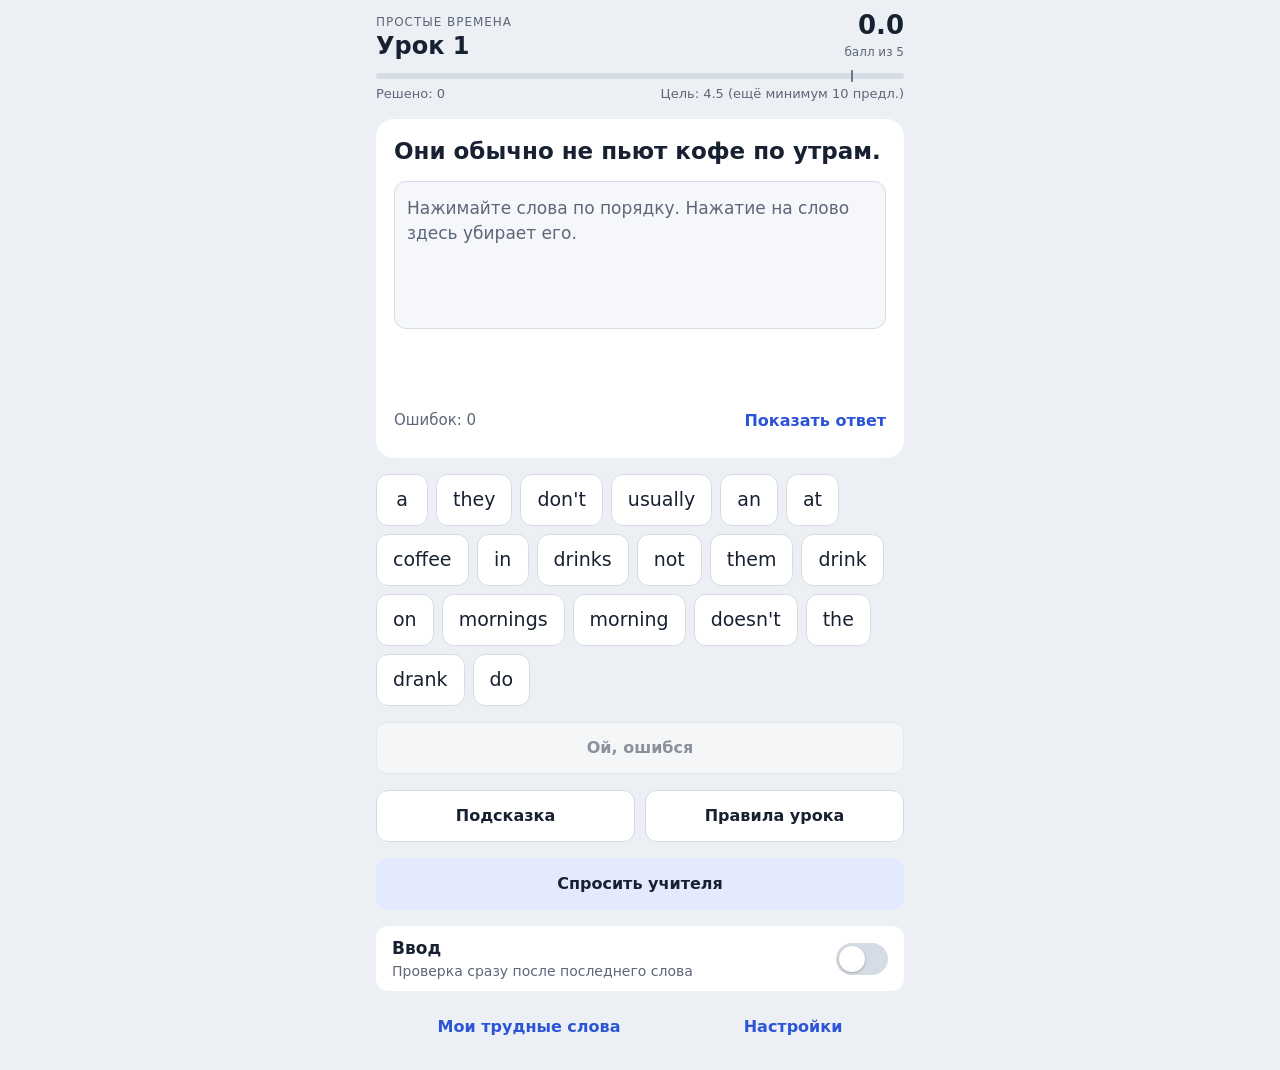
==== index.html @ 91d2b217 "Веб-версия для iPhone (папка web) То же приложение на HTML, CSS и JavaScript без сборки: упражнение," ====
<!doctype html>
<html lang="ru">
<head>
  <meta charset="utf-8">
  <meta name="viewport" content="width=device-width, initial-scale=1, viewport-fit=cover">
  <title>Полиглот</title>
  <meta name="description" content="Тренировка английских предложений: простые времена.">
  <meta name="theme-color" content="#ECEFF4">
  <!-- Для iPhone: открывать как отдельное приложение с экрана «Домой» -->
  <meta name="apple-mobile-web-app-capable" content="yes">
  <meta name="mobile-web-app-capable" content="yes">
  <meta name="apple-mobile-web-app-title" content="Полиглот">
  <meta name="apple-mobile-web-app-status-bar-style" content="default">
  <link rel="apple-touch-icon" href="icons/icon-180.png">
  <link rel="icon" href="icons/icon-192.png">
  <link rel="manifest" href="manifest.webmanifest">
  <link rel="stylesheet" href="style.css">
</head>
<body>
  <div id="app"><main class="page"><p class="muted">Загрузка…</p></main></div>
  <script type="module" src="js/app.js"></script>
</body>
</html>
---- style.css ----
/* Цвета как в прототипе lesson1.html: светлая тема, тёмная тема, тема «как в телефоне». */
:root {
  --bg: #ECEFF4; --surface: #FFFFFF; --surface2: #F5F7FA; --ink: #182132; --muted: #5D677A; --line: #D6DCE5;
  --accent: #2C55D6; --accent-ink: #FFFFFF; --accent-soft: #E3EAFD;
  --future: #7A4FD0; --present: #13866F; --past: #C2620E;
  --ok: #17834A; --ok-soft: #DDF3E6; --bad: #C8333A; --bad-soft: #FBE3E4; --mid: #C2620E;
  --font: -apple-system, BlinkMacSystemFont, "SF Pro Text", "Segoe UI", Roboto, system-ui, sans-serif;
  color-scheme: light;
}
@media (prefers-color-scheme: dark) {
  :root:not([data-theme="light"]) {
    --bg: #0F131B; --surface: #181E29; --surface2: #1E2532; --ink: #E7EBF2; --muted: #9AA4B6; --line: #2B3343;
    --accent: #7D9CFF; --accent-ink: #0F131B; --accent-soft: #232E4D;
    --future: #B497FF; --present: #4CCDB0; --past: #F2A15A;
    --ok: #55D18A; --ok-soft: #173527; --bad: #FF7A80; --bad-soft: #3A1C20; --mid: #F2A15A;
    color-scheme: dark;
  }
}
:root[data-theme="dark"] {
  --bg: #0F131B; --surface: #181E29; --surface2: #1E2532; --ink: #E7EBF2; --muted: #9AA4B6; --line: #2B3343;
  --accent: #7D9CFF; --accent-ink: #0F131B; --accent-soft: #232E4D;
  --future: #B497FF; --present: #4CCDB0; --past: #F2A15A;
  --ok: #55D18A; --ok-soft: #173527; --bad: #FF7A80; --bad-soft: #3A1C20; --mid: #F2A15A;
  color-scheme: dark;
}

* { box-sizing: border-box; }
html, body { margin: 0; background: var(--bg); color: var(--ink); }
body {
  font-family: var(--font); font-size: 17px; line-height: 1.45;
  -webkit-text-size-adjust: 100%; -webkit-tap-highlight-color: transparent;
}
button, input, textarea { font: inherit; color: inherit; }
button { cursor: pointer; touch-action: manipulation; }
button:focus-visible, input:focus-visible, textarea:focus-visible { outline: 2px solid var(--accent); outline-offset: 2px; }

.page {
  max-width: 560px; margin: 0 auto; display: flex; flex-direction: column; gap: 16px;
  padding: calc(env(safe-area-inset-top) + 12px) calc(env(safe-area-inset-right) + 16px)
           calc(env(safe-area-inset-bottom) + 24px) calc(env(safe-area-inset-left) + 16px);
}
.row { display: flex; gap: 10px; align-items: center; }
.grow { flex: 1; min-width: 0; }
.muted { color: var(--muted); }
.small { font-size: 14px; }

/* Шапка и балл */
.eyebrow { font-size: 12px; letter-spacing: .08em; text-transform: uppercase; color: var(--muted); }
h1 { font-size: 24px; margin: 0; line-height: 1.2; }
.score { text-align: right; }
.score b { display: block; font-size: 26px; line-height: 1; font-variant-numeric: tabular-nums; }
.score span { font-size: 12px; color: var(--muted); }
.meter { position: relative; height: 6px; border-radius: 3px; background: var(--line); }
.meter i { position: absolute; left: 0; top: 0; bottom: 0; border-radius: 3px; background: var(--accent); transition: width .4s; }
.meter .goal { position: absolute; top: -3px; bottom: -3px; left: 90%; width: 2px; background: var(--ink); opacity: .55; }
.meter-row { display: flex; justify-content: space-between; gap: 8px; font-size: 13px; color: var(--muted); margin-top: 6px; }
.meter-row .ok { color: var(--ok); }

/* Карточка задания */
.card { background: var(--surface); border-radius: 18px; padding: 18px; display: flex; flex-direction: column; gap: 14px; }
.ru { font-size: 23px; font-weight: 650; line-height: 1.3; margin: 0; }
.note { font-size: 15px; color: var(--muted); margin-top: -6px; }
.built {
  min-height: 148px; border-radius: 12px; background: var(--surface2); border: 1px solid var(--line);
  padding: 10px 12px; display: flex; flex-wrap: wrap; gap: 6px; align-content: flex-start;
}
.built.done { background: var(--ok-soft); border-color: var(--ok); }
.built .ph { color: var(--muted); padding: 4px 0; }
.chip {
  background: var(--surface); border: 1px solid var(--line); border-radius: 8px; padding: 3px 10px;
  font-size: 20px; line-height: 1.35;
}
.chip.wrong { background: var(--bad-soft); border-color: var(--bad); color: var(--bad); }
.caret { width: 3px; height: 30px; border-radius: 2px; background: var(--accent); align-self: center; }
.feedback { color: var(--bad); font-size: 15px; min-height: 2.9em; }
.errors { font-size: 15px; color: var(--muted); }
.errors.bad { color: var(--bad); }
.link { background: none; border: none; color: var(--accent); font-size: 16px; padding: 8px 0; font-weight: 550; }
.result-head { font-weight: 650; font-size: 17px; }
.result-head.ok { color: var(--ok); }
.result-head.mid { color: var(--mid); }
.pass { color: var(--ok); font-weight: 650; }
.shake { animation: shake .35s; }
@keyframes shake { 0%, 100% { transform: translateX(0); } 25% { transform: translateX(-8px); } 75% { transform: translateX(8px); } }

/* Кнопки слов: все одинаковые */
.tiles { display: flex; flex-wrap: wrap; gap: 8px; }
.tile {
  min-height: 52px; min-width: 52px; padding: 10px 16px; border-radius: 12px;
  background: var(--surface); border: 1px solid var(--line); font-size: 19px; font-weight: 500;
  transition: transform .06s;
}
.tile:active { transform: translateY(1px); }
.tile:disabled { opacity: .4; }

/* Обычные кнопки */
.btn {
  min-height: 52px; border-radius: 12px; border: 1px solid var(--line); background: var(--surface);
  font-size: 16px; font-weight: 550; padding: 10px 14px; flex: 1;
}
.btn:disabled { opacity: .45; }
.btn.primary { background: var(--accent); color: var(--accent-ink); border-color: var(--accent); }
.btn.soft { background: var(--accent-soft); border-color: transparent; }
.btn.danger { color: var(--bad); }
.links { display: flex; justify-content: space-around; }

/* Переключатель «Ввод» */
.switch-row { background: var(--surface); border-radius: 12px; padding: 10px 16px; display: flex; align-items: center; gap: 12px; }
.switch { position: relative; width: 52px; height: 32px; flex-shrink: 0; }
.switch input { opacity: 0; width: 0; height: 0; position: absolute; }
.switch span { position: absolute; inset: 0; border-radius: 16px; background: var(--line); transition: background .2s; }
.switch span::after {
  content: ""; position: absolute; top: 3px; left: 3px; width: 26px; height: 26px; border-radius: 50%;
  background: #fff; box-shadow: 0 1px 3px rgba(0, 0, 0, .25); transition: transform .2s;
}
.switch input:checked + span { background: var(--accent); }
.switch input:checked + span::after { transform: translateX(20px); }

/* Экраны со списком: правила, трудные слова, настройки */
.topbar { display: flex; align-items: center; gap: 8px; }
.topbar h1 { flex: 1; }
.panel { background: var(--surface); border-radius: 14px; padding: 14px; display: flex; flex-direction: column; gap: 10px; }
.toc a { display: block; padding: 11px 2px; color: var(--accent); text-decoration: none; font-weight: 550; border-top: 1px solid var(--line); }
.toc a:first-of-type { border-top: none; }
.theory h2 { font-size: 21px; margin: 18px 0 4px; scroll-margin-top: 12px; }
.theory h3 { font-size: 17px; margin: 8px 0 0; }
.theory p { margin: 0; }
.theory ul { margin: 0; padding-left: 20px; display: flex; flex-direction: column; gap: 5px; }
.theory .note-box { background: var(--accent-soft); border-radius: 12px; padding: 12px; }
.theory > * + * { margin-top: 10px; }
.m-accent { color: var(--bad); font-weight: 650; }
.m-muted { color: var(--muted); }
.m-good { color: var(--ok); font-weight: 650; }
.m-bad { color: var(--bad); text-decoration: line-through; }

.tt { width: 100%; border-collapse: separate; border-spacing: 0; background: var(--surface); border: 1px solid var(--line); border-radius: 12px; overflow: hidden; font-size: 15px; }
.tt th { font-size: 11px; letter-spacing: .05em; text-transform: uppercase; color: var(--muted); background: var(--surface2); text-align: left; padding: 8px; }
.tt td { padding: 7px 8px; vertical-align: top; border-top: 1px solid var(--line); width: 33.3%; }
.tt td.hl, .tt th.hl { background: var(--ok-soft); }
.tt .who { display: block; font-size: 12px; color: var(--muted); line-height: 1.25; margin-bottom: 2px; }
.tt .tense { font-size: 13px; font-weight: 650; border-left: 4px solid currentColor; padding-left: 8px; }

.hard-item { background: var(--surface); border-radius: 12px; padding: 10px 14px; display: flex; flex-direction: column; gap: 6px; }
.hard-item .bar { height: 4px; border-radius: 2px; background: var(--line); position: relative; overflow: hidden; }
.hard-item .bar i { position: absolute; left: 0; top: 0; bottom: 0; background: var(--bad); }

.field { display: flex; flex-direction: column; gap: 4px; }
.field label { font-size: 13px; color: var(--muted); }
.input {
  width: 100%; font-size: 16px; padding: 12px; border-radius: 10px; border: 1px solid var(--line);
  background: var(--surface2);
}
.radio { display: flex; align-items: center; gap: 10px; padding: 6px 0; font-size: 17px; }
.radio input { width: 20px; height: 20px; accent-color: var(--accent); }
.check-ok { color: var(--ok); font-weight: 600; }
.check-bad { color: var(--bad); font-weight: 600; white-space: pre-wrap; }

/* Учитель */
.chat { display: flex; flex-direction: column; gap: 10px; }
.msg { max-width: 88%; padding: 10px 14px; border-radius: 16px; white-space: pre-wrap; }
.msg.me { align-self: flex-end; background: var(--accent); color: var(--accent-ink); }
.msg.t { align-self: flex-start; background: var(--surface); border: 1px solid var(--line); }
.quick { display: flex; flex-wrap: wrap; gap: 8px; }
.quick button { border: 1px solid var(--line); background: var(--surface); border-radius: 999px; padding: 9px 14px; font-size: 15px; }
.ask { position: sticky; bottom: 0; background: var(--bg); padding: 10px 0 calc(env(safe-area-inset-bottom) + 6px); display: flex; gap: 8px; }
.ask textarea { flex: 1; resize: none; min-height: 48px; max-height: 120px; border-radius: 12px; border: 1px solid var(--line); background: var(--surface); padding: 12px; font-size: 16px; }
.ask .btn { flex: 0 0 auto; }

/* Шторка «Подсказка» */
.veil { position: fixed; inset: 0; background: rgba(10, 14, 22, .45); z-index: 20; }
.sheet {
  position: fixed; left: 0; right: 0; bottom: 0; z-index: 21; max-height: 88vh; overflow-y: auto;
  background: var(--bg); border-radius: 20px 20px 0 0; box-shadow: 0 -10px 40px rgba(0, 0, 0, .25);
  padding: 14px calc(env(safe-area-inset-right) + 16px) calc(env(safe-area-inset-bottom) + 24px) calc(env(safe-area-inset-left) + 16px);
}
.sheet .inner { max-width: 560px; margin: 0 auto; display: flex; flex-direction: column; gap: 12px; }

@media (prefers-reduced-motion: reduce) { * { animation: none !important; transition: none !important; } }
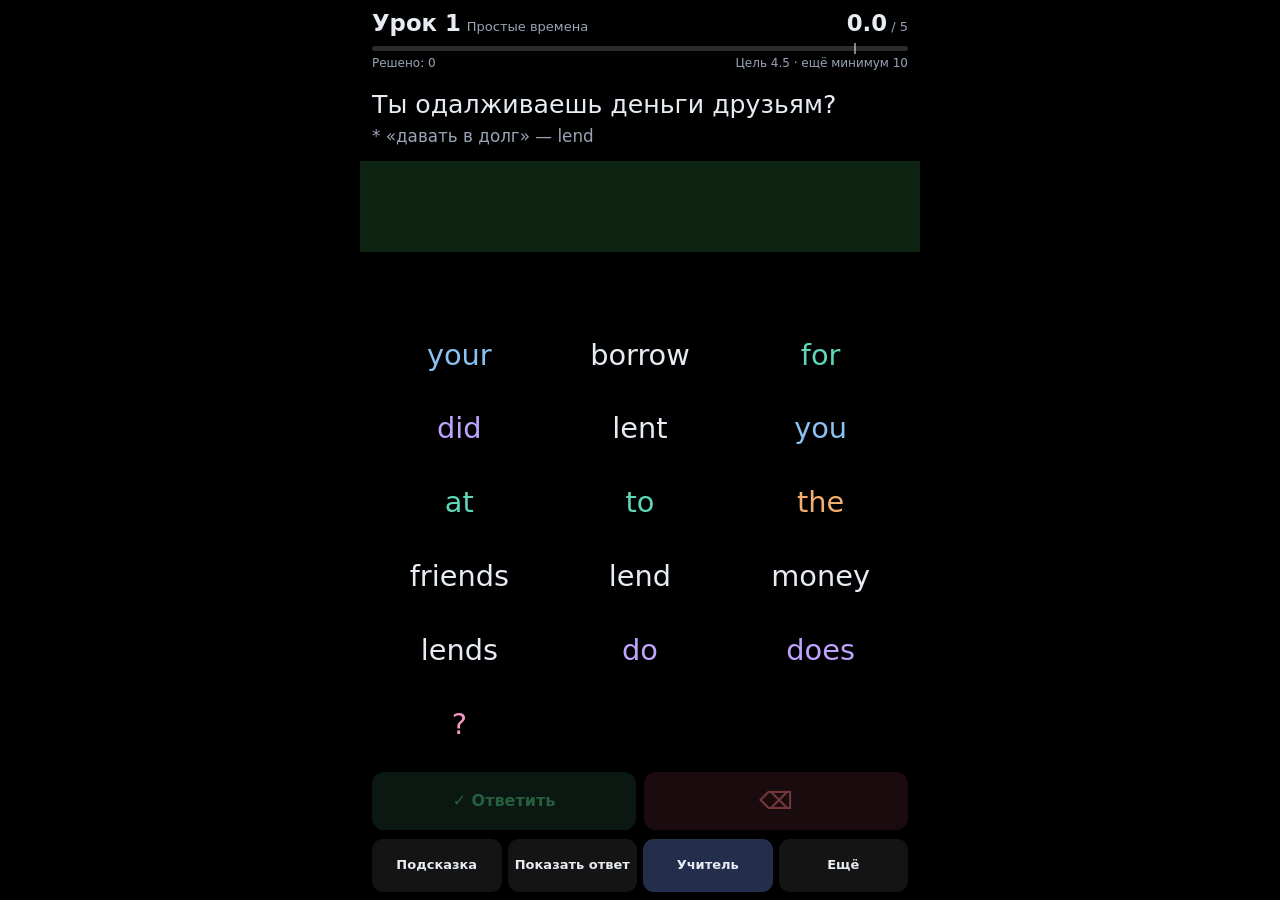
==== commit 509414cb: "Веб-версия: чисто чёрный фон Тёмная тема с фоном #000 стала основной (и включается один раз для всех" ====
--- a/index.html
+++ b/index.html
@@ -5,16 +5,18 @@
   <meta name="viewport" content="width=device-width, initial-scale=1, viewport-fit=cover">
   <title>Полиглот</title>
   <meta name="description" content="Тренировка английских предложений: простые времена.">
-  <meta name="theme-color" content="#ECEFF4">
+  <meta name="theme-color" content="#000000">
   <!-- Для iPhone: открывать как отдельное приложение с экрана «Домой» -->
   <meta name="apple-mobile-web-app-capable" content="yes">
   <meta name="mobile-web-app-capable" content="yes">
   <meta name="apple-mobile-web-app-title" content="Полиглот">
-  <meta name="apple-mobile-web-app-status-bar-style" content="default">
+  <meta name="apple-mobile-web-app-status-bar-style" content="black">
   <link rel="apple-touch-icon" href="icons/icon-180.png">
   <link rel="icon" href="icons/icon-192.png">
   <link rel="manifest" href="manifest.webmanifest">
   <link rel="stylesheet" href="style.css">
+  <!-- Чёрный фон сразу при запуске, ещё до загрузки приложения -->
+  <script>try { const s = JSON.parse(localStorage.getItem("polyglot.settings.v1") || "{}"); if (s.theme !== "light" && s.theme !== "system") document.documentElement.dataset.theme = "dark"; } catch {}</script>
 </head>
 <body>
   <div id="app"><main class="page"><p class="muted">Загрузка…</p></main></div>
--- a/style.css
+++ b/style.css
@@ -4,108 +4,185 @@
   --accent: #2C55D6; --accent-ink: #FFFFFF; --accent-soft: #E3EAFD;
   --future: #7A4FD0; --present: #13866F; --past: #C2620E;
   --ok: #17834A; --ok-soft: #DDF3E6; --bad: #C8333A; --bad-soft: #FBE3E4; --mid: #C2620E;
+  /* Цвета групп слов: вспомогательные, местоимения, артикли, предлоги, вопросительные */
+  --c-aux: #6A3FC4; --c-aux-bg: #F1ECFB; --c-pron: #1F67A8; --c-pron-bg: #E6F0FA;
+  --c-art: #A65300; --c-art-bg: #FCEFE0; --c-prep: #0F7A63; --c-prep-bg: #E2F4EF;
+  --c-q: #AD2D66; --c-q-bg: #FBE6EF;
+  --band: #E3F0E6; /* полоса строки ответа */
   --font: -apple-system, BlinkMacSystemFont, "SF Pro Text", "Segoe UI", Roboto, system-ui, sans-serif;
   color-scheme: light;
 }
 @media (prefers-color-scheme: dark) {
   :root:not([data-theme="light"]) {
-    --bg: #0F131B; --surface: #181E29; --surface2: #1E2532; --ink: #E7EBF2; --muted: #9AA4B6; --line: #2B3343;
+    --bg: #000000; --surface: #141414; --surface2: #1C1C1C; --ink: #E7EBF2; --muted: #9AA4B6; --line: #2C2C2C;
     --accent: #7D9CFF; --accent-ink: #0F131B; --accent-soft: #232E4D;
     --future: #B497FF; --present: #4CCDB0; --past: #F2A15A;
     --ok: #55D18A; --ok-soft: #173527; --bad: #FF7A80; --bad-soft: #3A1C20; --mid: #F2A15A;
+    --c-aux: #BFA4FF; --c-aux-bg: #2A2342; --c-pron: #8CC2F2; --c-pron-bg: #1C2A3B;
+    --c-art: #F5AE6B; --c-art-bg: #3A2A1A; --c-prep: #5FD6BA; --c-prep-bg: #163631;
+    --c-q: #F59AC2; --c-q-bg: #3A1F2C;
+    --band: #0E2413;
     color-scheme: dark;
   }
 }
 :root[data-theme="dark"] {
-  --bg: #0F131B; --surface: #181E29; --surface2: #1E2532; --ink: #E7EBF2; --muted: #9AA4B6; --line: #2B3343;
+  --bg: #000000; --surface: #141414; --surface2: #1C1C1C; --ink: #E7EBF2; --muted: #9AA4B6; --line: #2C2C2C;
   --accent: #7D9CFF; --accent-ink: #0F131B; --accent-soft: #232E4D;
   --future: #B497FF; --present: #4CCDB0; --past: #F2A15A;
   --ok: #55D18A; --ok-soft: #173527; --bad: #FF7A80; --bad-soft: #3A1C20; --mid: #F2A15A;
+  --c-aux: #BFA4FF; --c-aux-bg: #2A2342; --c-pron: #8CC2F2; --c-pron-bg: #1C2A3B;
+  --c-art: #F5AE6B; --c-art-bg: #3A2A1A; --c-prep: #5FD6BA; --c-prep-bg: #163631;
+  --c-q: #F59AC2; --c-q-bg: #3A1F2C;
+  --band: #0E2413;
   color-scheme: dark;
 }
 
 * { box-sizing: border-box; }
-html, body { margin: 0; background: var(--bg); color: var(--ink); }
+/* Страница целиком никогда не прокручивается и не «пружинит»: всё помещается в экран. */
+html, body {
+  margin: 0; height: 100%; overflow: hidden; overscroll-behavior: none;
+  background: var(--bg); color: var(--ink);
+}
 body {
-  font-family: var(--font); font-size: 17px; line-height: 1.45;
+  position: fixed; inset: 0;
+  font-family: var(--font); font-size: 17px; line-height: 1.4;
   -webkit-text-size-adjust: 100%; -webkit-tap-highlight-color: transparent;
-}
+  -webkit-user-select: none; user-select: none;
+}
+input, textarea { -webkit-user-select: text; user-select: text; }
+#app { height: 100%; }
 button, input, textarea { font: inherit; color: inherit; }
 button { cursor: pointer; touch-action: manipulation; }
 button:focus-visible, input:focus-visible, textarea:focus-visible { outline: 2px solid var(--accent); outline-offset: 2px; }
 
-.page {
-  max-width: 560px; margin: 0 auto; display: flex; flex-direction: column; gap: 16px;
-  padding: calc(env(safe-area-inset-top) + 12px) calc(env(safe-area-inset-right) + 16px)
-           calc(env(safe-area-inset-bottom) + 24px) calc(env(safe-area-inset-left) + 16px);
-}
-.row { display: flex; gap: 10px; align-items: center; }
+/* Экран: ровно высота окна. --k — масштаб, подгоняется так, чтобы всё влезло. */
+.screen {
+  --k: 1;
+  height: 100%; max-width: 560px; margin: 0 auto; display: flex; flex-direction: column;
+  gap: calc(10px * var(--k));
+  padding: calc(env(safe-area-inset-top) + 8px) calc(env(safe-area-inset-right) + 12px)
+           calc(env(safe-area-inset-bottom) + 8px) calc(env(safe-area-inset-left) + 12px);
+}
+/* Длинные экраны (правила, настройки…) прокручиваются только внутри своей области. */
+.scroll { flex: 1; min-height: 0; overflow-y: auto; overscroll-behavior: contain; -webkit-overflow-scrolling: touch;
+  display: flex; flex-direction: column; gap: 12px; padding-bottom: 12px; }
+.row { display: flex; gap: 8px; align-items: center; }
 .grow { flex: 1; min-width: 0; }
 .muted { color: var(--muted); }
 .small { font-size: 14px; }
 
 /* Шапка и балл */
 .eyebrow { font-size: 12px; letter-spacing: .08em; text-transform: uppercase; color: var(--muted); }
-h1 { font-size: 24px; margin: 0; line-height: 1.2; }
-.score { text-align: right; }
-.score b { display: block; font-size: 26px; line-height: 1; font-variant-numeric: tabular-nums; }
-.score span { font-size: 12px; color: var(--muted); }
-.meter { position: relative; height: 6px; border-radius: 3px; background: var(--line); }
+h1 { font-size: 22px; margin: 0; line-height: 1.2; }
+.head { flex: none; }
+.head .title { font-weight: 700; font-size: calc(19px * var(--k)); }
+.head .title span { font-weight: 500; font-size: 13px; color: var(--muted); margin-left: 6px; }
+.head .score { font-weight: 700; font-size: calc(19px * var(--k)); font-variant-numeric: tabular-nums; }
+.head .score span { font-weight: 500; font-size: 13px; color: var(--muted); }
+.meter { position: relative; height: 5px; border-radius: 3px; background: var(--line); margin-top: 6px; }
 .meter i { position: absolute; left: 0; top: 0; bottom: 0; border-radius: 3px; background: var(--accent); transition: width .4s; }
 .meter .goal { position: absolute; top: -3px; bottom: -3px; left: 90%; width: 2px; background: var(--ink); opacity: .55; }
-.meter-row { display: flex; justify-content: space-between; gap: 8px; font-size: 13px; color: var(--muted); margin-top: 6px; }
+.meter-row { display: flex; justify-content: space-between; gap: 8px; font-size: 12px; color: var(--muted); margin-top: 4px; }
 .meter-row .ok { color: var(--ok); }
 
-/* Карточка задания */
-.card { background: var(--surface); border-radius: 18px; padding: 18px; display: flex; flex-direction: column; gap: 14px; }
-.ru { font-size: 23px; font-weight: 650; line-height: 1.3; margin: 0; }
-.note { font-size: 15px; color: var(--muted); margin-top: -6px; }
+/* Задание: русское предложение просто текстом, под ним — полоса ответа на всю ширину экрана. */
+.card { flex: none; display: flex; flex-direction: column; gap: calc(10px * var(--k)); padding-top: calc(4px * var(--k)); }
+.ru { font-size: calc(21px * var(--k)); font-weight: 500; line-height: 1.3; margin: 0; }
+.note { font-size: calc(14px * var(--k)); color: var(--muted); margin-top: 4px; }
 .built {
-  min-height: 148px; border-radius: 12px; background: var(--surface2); border: 1px solid var(--line);
-  padding: 10px 12px; display: flex; flex-wrap: wrap; gap: 6px; align-content: flex-start;
-}
-.built.done { background: var(--ok-soft); border-color: var(--ok); }
-.built .ph { color: var(--muted); padding: 4px 0; }
-.chip {
-  background: var(--surface); border: 1px solid var(--line); border-radius: 8px; padding: 3px 10px;
-  font-size: 20px; line-height: 1.35;
-}
-.chip.wrong { background: var(--bad-soft); border-color: var(--bad); color: var(--bad); }
-.caret { width: 3px; height: 30px; border-radius: 2px; background: var(--accent); align-self: center; }
-.feedback { color: var(--bad); font-size: 15px; min-height: 2.9em; }
-.errors { font-size: 15px; color: var(--muted); }
-.errors.bad { color: var(--bad); }
-.link { background: none; border: none; color: var(--accent); font-size: 16px; padding: 8px 0; font-weight: 550; }
-.result-head { font-weight: 650; font-size: 17px; }
+  /* Выходит за поля экрана, чтобы полоса была от края до края. */
+  margin: 0 calc(-12px - env(safe-area-inset-right)) 0 calc(-12px - env(safe-area-inset-left));
+  padding: calc(10px * var(--k)) calc(16px + env(safe-area-inset-right)) calc(10px * var(--k)) calc(16px + env(safe-area-inset-left));
+  min-height: calc(76px * var(--k)); background: var(--band);
+  display: flex; flex-wrap: wrap; column-gap: calc(7px * var(--k)); row-gap: 2px; align-content: center;
+}
+.result-head.bad { color: var(--bad); }
+.attempt { font-size: calc(15px * var(--k)); color: var(--muted); }
+.attempt s { color: var(--bad); }
+.built .ph { color: var(--muted); font-size: calc(15px * var(--k)); padding: 2px 0; }
+.chip { font-size: calc(22px * var(--k)); line-height: 1.35; font-weight: 500; }
+.chip.wrong { color: var(--bad); text-decoration: underline wavy var(--bad); text-underline-offset: 4px; }
+/* Собрано верно — слова зелёные; показан правильный ответ после ошибки — оранжевые. */
+.built.done .chip { color: var(--ok); }
+.built.fixed .chip { color: var(--mid); }
+.built.erasable { cursor: pointer; }
+.caret { width: 3px; height: calc(28px * var(--k)); border-radius: 2px; background: var(--accent); align-self: center; }
+/* Строка состояния: всегда одной высоты, чтобы кнопки слов не прыгали. */
+.status { display: flex; align-items: center; min-height: calc(36px * var(--k)); font-size: calc(14px * var(--k)); }
+.status .msg-bad { color: var(--bad); flex: 1; line-height: 1.25; }
+.link { background: none; border: none; color: var(--accent); font-size: 16px; padding: 8px 0; font-weight: 600; white-space: nowrap; }
+.result-head { font-weight: 650; font-size: calc(17px * var(--k)); }
 .result-head.ok { color: var(--ok); }
 .result-head.mid { color: var(--mid); }
 .pass { color: var(--ok); font-weight: 650; }
 .shake { animation: shake .35s; }
 @keyframes shake { 0%, 100% { transform: translateX(0); } 25% { transform: translateX(-8px); } 75% { transform: translateX(8px); } }
 
-/* Кнопки слов: все одинаковые */
-.tiles { display: flex; flex-wrap: wrap; gap: 8px; }
+/* Кнопки слов: все одинаковые; область занимает оставшееся место */
+/* Слова для выбора — ровная сетка в 2–3 колонки на всё оставшееся место, крупный текст без рамок. */
+.tiles {
+  flex: 1; min-height: 0; overflow: hidden;
+  display: grid; grid-template-columns: repeat(var(--cols, 2), minmax(0, 1fr)); grid-auto-rows: minmax(0, 1fr);
+  column-gap: 6px; row-gap: calc(2px * var(--k));
+}
+.tiles .tile {
+  min-width: 0; min-height: calc(42px * var(--k)); padding: 2px 4px; border: none; border-radius: 12px;
+  background: none; box-shadow: none; font-size: calc(24px * var(--k)); font-weight: 400; white-space: nowrap;
+}
+.tiles .tile:active { background: var(--surface2); transform: none; }
+.tiles .tile[class*="cat-"] { background: none; }
 .tile {
-  min-height: 52px; min-width: 52px; padding: 10px 16px; border-radius: 12px;
-  background: var(--surface); border: 1px solid var(--line); font-size: 19px; font-weight: 500;
+  min-height: calc(46px * var(--k)); min-width: calc(44px * var(--k));
+  padding: calc(7px * var(--k)) calc(13px * var(--k)); border-radius: 11px;
+  background: var(--surface); border: 1px solid var(--line); font-size: calc(18px * var(--k)); font-weight: 500;
   transition: transform .06s;
 }
 .tile:active { transform: translateY(1px); }
-.tile:disabled { opacity: .4; }
+/* Использованное слово «ушло» в строку ответа: на его месте едва заметная пунктирная ячейка,
+   чтобы ряды оставались ровными и остальные кнопки не сдвигались. */
+.tiles .tile.used { color: transparent; background: none; pointer-events: none; }
+/* Скромные цвета: зелёный — проверить ответ, красный — стереть слово. */
+.btn.answer { background: var(--ok-soft); color: var(--ok); border-color: transparent; }
+.btn.erase { background: var(--bad-soft); color: var(--bad); border-color: transparent; font-size: 24px; line-height: 1; }
+
+/* Лёгкий цвет групп слов — на кнопках, в строке ответа и в легенде подсказки. */
+.cat-aux { color: var(--c-aux); background: var(--c-aux-bg); }
+.cat-pron { color: var(--c-pron); background: var(--c-pron-bg); }
+.cat-art { color: var(--c-art); background: var(--c-art-bg); }
+.cat-prep { color: var(--c-prep); background: var(--c-prep-bg); }
+.cat-q { color: var(--c-q); background: var(--c-q-bg); }
+.tile[class*="cat-"], .chip[class*="cat-"] { border-color: transparent; }
+.chip.wrong { background: var(--bad-soft); border-color: var(--bad); color: var(--bad); }
+.legend { display: flex; flex-wrap: wrap; gap: 6px; }
+.legend span { border-radius: 8px; padding: 3px 9px; font-size: 14px; }
+/* Когда ответ собран: результат и кнопки «Озвучить» / «Дальше» вместо кнопок слов */
+.done-panel { flex: 1; min-height: 0; display: flex; flex-direction: column; gap: 10px; overflow: hidden; }
+.done-panel .others { font-size: calc(14px * var(--k)); color: var(--muted); }
 
 /* Обычные кнопки */
 .btn {
-  min-height: 52px; border-radius: 12px; border: 1px solid var(--line); background: var(--surface);
-  font-size: 16px; font-weight: 550; padding: 10px 14px; flex: 1;
+  min-height: calc(48px * var(--k)); border-radius: 12px; border: 1px solid var(--line); background: var(--surface);
+  font-size: 16px; font-weight: 600; padding: 8px 12px; flex: 1;
 }
 .btn:disabled { opacity: .45; }
 .btn.primary { background: var(--accent); color: var(--accent-ink); border-color: var(--accent); }
 .btn.soft { background: var(--accent-soft); border-color: transparent; }
 .btn.danger { color: var(--bad); }
-.links { display: flex; justify-content: space-around; }
+.btn.big { min-height: 56px; font-size: 18px; }
+.screen > .btn { flex: none; }
+
+/* Нижняя панель: главные действия и разделы */
+.bar { flex: none; display: flex; flex-direction: column; gap: calc(8px * var(--k)); }
+.tabs { display: flex; gap: 6px; }
+.tabs button {
+  flex: 1; min-height: calc(44px * var(--k)); border-radius: 11px; border: none; background: var(--surface);
+  font-size: 13px; font-weight: 600; color: var(--ink); padding: 4px 2px; line-height: 1.15;
+}
+.tabs button.accent { background: var(--accent-soft); }
+.tabs button:disabled { opacity: .45; }
 
 /* Переключатель «Ввод» */
-.switch-row { background: var(--surface); border-radius: 12px; padding: 10px 16px; display: flex; align-items: center; gap: 12px; }
+.switch-row { background: var(--surface); border-radius: 12px; padding: 10px 14px; display: flex; align-items: center; gap: 12px; }
 .switch { position: relative; width: 52px; height: 32px; flex-shrink: 0; }
 .switch input { opacity: 0; width: 0; height: 0; position: absolute; }
 .switch span { position: absolute; inset: 0; border-radius: 16px; background: var(--line); transition: background .2s; }
@@ -117,12 +194,13 @@
 .switch input:checked + span::after { transform: translateX(20px); }
 
 /* Экраны со списком: правила, трудные слова, настройки */
-.topbar { display: flex; align-items: center; gap: 8px; }
+.topbar { flex: none; display: flex; align-items: center; gap: 8px; }
 .topbar h1 { flex: 1; }
 .panel { background: var(--surface); border-radius: 14px; padding: 14px; display: flex; flex-direction: column; gap: 10px; }
 .toc a { display: block; padding: 11px 2px; color: var(--accent); text-decoration: none; font-weight: 550; border-top: 1px solid var(--line); }
 .toc a:first-of-type { border-top: none; }
-.theory h2 { font-size: 21px; margin: 18px 0 4px; scroll-margin-top: 12px; }
+.theory { -webkit-user-select: text; user-select: text; }
+.theory h2 { font-size: 21px; margin: 18px 0 4px; scroll-margin-top: 8px; }
 .theory h3 { font-size: 17px; margin: 8px 0 0; }
 .theory p { margin: 0; }
 .theory ul { margin: 0; padding-left: 20px; display: flex; flex-direction: column; gap: 5px; }
@@ -140,9 +218,9 @@
 .tt .who { display: block; font-size: 12px; color: var(--muted); line-height: 1.25; margin-bottom: 2px; }
 .tt .tense { font-size: 13px; font-weight: 650; border-left: 4px solid currentColor; padding-left: 8px; }
 
-.hard-item { background: var(--surface); border-radius: 12px; padding: 10px 14px; display: flex; flex-direction: column; gap: 6px; }
-.hard-item .bar { height: 4px; border-radius: 2px; background: var(--line); position: relative; overflow: hidden; }
-.hard-item .bar i { position: absolute; left: 0; top: 0; bottom: 0; background: var(--bad); }
+.hard-item { background: var(--surface); border-radius: 12px; padding: 10px 14px; display: flex; flex-direction: column; gap: 6px; flex: none; }
+.hard-item .bar-line { height: 4px; border-radius: 2px; background: var(--line); position: relative; overflow: hidden; }
+.hard-item .bar-line i { position: absolute; left: 0; top: 0; bottom: 0; background: var(--bad); }
 
 .field { display: flex; flex-direction: column; gap: 4px; }
 .field label { font-size: 13px; color: var(--muted); }
@@ -157,21 +235,21 @@
 
 /* Учитель */
 .chat { display: flex; flex-direction: column; gap: 10px; }
-.msg { max-width: 88%; padding: 10px 14px; border-radius: 16px; white-space: pre-wrap; }
+.msg { max-width: 88%; padding: 10px 14px; border-radius: 16px; white-space: pre-wrap; -webkit-user-select: text; user-select: text; }
 .msg.me { align-self: flex-end; background: var(--accent); color: var(--accent-ink); }
 .msg.t { align-self: flex-start; background: var(--surface); border: 1px solid var(--line); }
-.quick { display: flex; flex-wrap: wrap; gap: 8px; }
-.quick button { border: 1px solid var(--line); background: var(--surface); border-radius: 999px; padding: 9px 14px; font-size: 15px; }
-.ask { position: sticky; bottom: 0; background: var(--bg); padding: 10px 0 calc(env(safe-area-inset-bottom) + 6px); display: flex; gap: 8px; }
-.ask textarea { flex: 1; resize: none; min-height: 48px; max-height: 120px; border-radius: 12px; border: 1px solid var(--line); background: var(--surface); padding: 12px; font-size: 16px; }
+.quick { flex: none; display: flex; flex-wrap: wrap; gap: 6px; }
+.quick button { border: 1px solid var(--line); background: var(--surface); border-radius: 999px; padding: 8px 12px; font-size: 14px; }
+.ask { flex: none; display: flex; gap: 8px; }
+.ask textarea { flex: 1; resize: none; height: 48px; border-radius: 12px; border: 1px solid var(--line); background: var(--surface); padding: 12px; font-size: 16px; }
 .ask .btn { flex: 0 0 auto; }
 
-/* Шторка «Подсказка» */
+/* Шторки «Подсказка» и «Ещё» */
 .veil { position: fixed; inset: 0; background: rgba(10, 14, 22, .45); z-index: 20; }
 .sheet {
-  position: fixed; left: 0; right: 0; bottom: 0; z-index: 21; max-height: 88vh; overflow-y: auto;
+  position: fixed; left: 0; right: 0; bottom: 0; z-index: 21; max-height: 88%; overflow-y: auto; overscroll-behavior: contain;
   background: var(--bg); border-radius: 20px 20px 0 0; box-shadow: 0 -10px 40px rgba(0, 0, 0, .25);
-  padding: 14px calc(env(safe-area-inset-right) + 16px) calc(env(safe-area-inset-bottom) + 24px) calc(env(safe-area-inset-left) + 16px);
+  padding: 14px calc(env(safe-area-inset-right) + 16px) calc(env(safe-area-inset-bottom) + 20px) calc(env(safe-area-inset-left) + 16px);
 }
 .sheet .inner { max-width: 560px; margin: 0 auto; display: flex; flex-direction: column; gap: 12px; }
 
